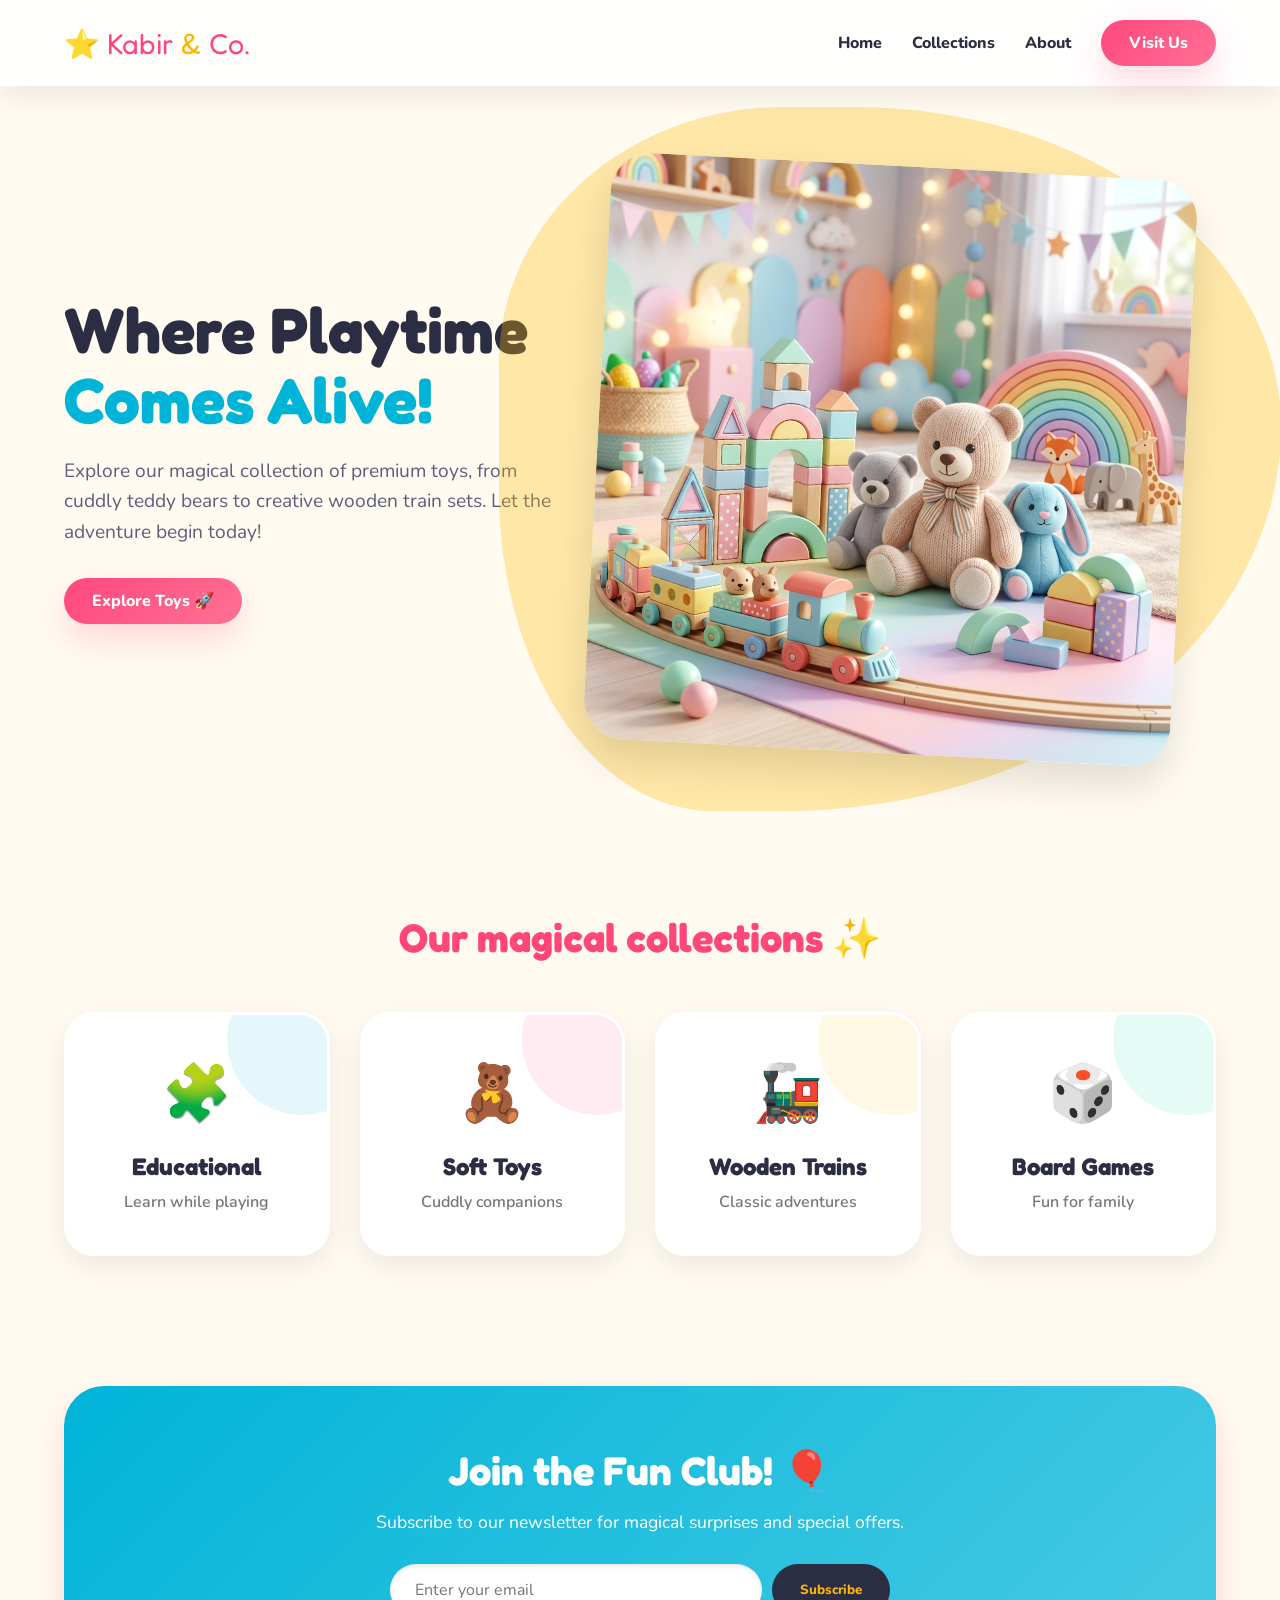
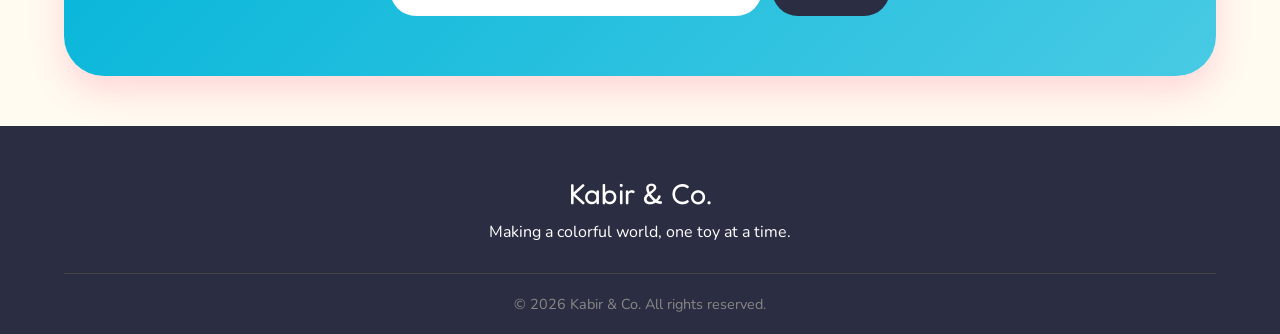
==== index.html @ e20902b4 "Initial colorful layout" ====
<!DOCTYPE html>
<html lang="en">
<head>
    <meta charset="UTF-8">
    <meta name="viewport" content="width=device-width, initial-scale=1.0">
    <title>Kabir & Co. | Magical Toy Shop</title>
    <!-- Fonts -->
    <link rel="preconnect" href="https://fonts.googleapis.com">
    <link rel="preconnect" href="https://fonts.gstatic.com" crossorigin>
    <link href="https://fonts.googleapis.com/css2?family=Fredoka+One&family=Nunito:wght@400;600;800&display=swap" rel="stylesheet">
    <!-- CSS -->
    <link rel="stylesheet" href="style.css">
    <meta name="description" content="Discover magical and colorful toys at Kabir & Co. Premium children's toys, teddy bears, and educational blocks.">
</head>
<body>

    <!-- Navigation -->
    <header class="navbar">
        <div class="logo">
            <span class="star">⭐</span> Kabir <span class="amp">&amp;</span> Co.
        </div>
        <nav>
            <ul class="nav-links">
                <li><a href="#home">Home</a></li>
                <li><a href="#collections">Collections</a></li>
                <li><a href="#about">About</a></li>
                <li><a href="#contact" class="btn-primary">Visit Us</a></li>
            </ul>
        </nav>
        <div class="hamburger">
            <span></span>
            <span></span>
            <span></span>
        </div>
    </header>

    <!-- Hero Section -->
    <section class="hero" id="home">
        <div class="hero-content">
            <h1>Where Playtime  <br> <span class="highlight">Comes Alive!</span></h1>
            <p>Explore our magical collection of premium toys, from cuddly teddy bears to creative wooden train sets. Let the adventure begin today!</p>
            <a href="#collections" class="btn-primary bounce">Explore Toys 🚀</a>
        </div>
        <div class="hero-image">
            <div class="blob-bg"></div>
            <img src="assets/hero-banner.png" alt="Colorful toy collection featuring teddy bears and building blocks">
        </div>
    </section>

    <!-- Categories Section -->
    <section class="collections" id="collections">
        <h2>Our magical collections ✨</h2>
        <div class="grid">
            <div class="category-card color-blue">
                <div class="emoji">🧩</div>
                <h3>Educational</h3>
                <p>Learn while playing</p>
                <div class="bubble"></div>
            </div>
            <div class="category-card color-pink">
                <div class="emoji">🧸</div>
                <h3>Soft Toys</h3>
                <p>Cuddly companions</p>
                <div class="bubble"></div>
            </div>
            <div class="category-card color-yellow">
                <div class="emoji">🚂</div>
                <h3>Wooden Trains</h3>
                <p>Classic adventures</p>
                <div class="bubble"></div>
            </div>
            <div class="category-card color-green">
                <div class="emoji">🎲</div>
                <h3>Board Games</h3>
                <p>Fun for family</p>
                <div class="bubble"></div>
            </div>
        </div>
    </section>

    <!-- Call to action -->
    <section class="cta" id="contact">
        <div class="cta-card">
            <h2>Join the Fun Club! 🎈</h2>
            <p>Subscribe to our newsletter for magical surprises and special offers.</p>
            <form id="subscribeForm" class="subscribe-form">
                <input type="email" id="email" placeholder="Enter your email" required>
                <button type="submit" class="btn-secondary">Subscribe</button>
            </form>
            <div id="formMessage" class="hidden-message">Yay! You're added to our magic list! 🎉</div>
        </div>
    </section>

    <!-- Footer -->
    <footer>
        <div class="footer-content">
            <div class="logo">Kabir & Co.</div>
            <p>Making a colorful world, one toy at a time.</p>
        </div>
        <p class="copyright">&copy; 2026 Kabir & Co. All rights reserved.</p>
    </footer>

    <!-- Scripts -->
    <script src="script.js"></script>
</body>
</html>
---- style.css ----
/* ====== VARIABLES & THEMES ====== */
:root {
    /* Playful Colors */
    --clr-bg: #fffbf0;
    --clr-primary: #ff477e; /* Pink-red */
    --clr-secondary: #00b4d8; /* Bright blue */
    --clr-accent: #ffb703; /* Cheerful yellow */
    --clr-green: #06d6a0; /* Mint green */
    --clr-text: #2b2d42;
    --clr-light: #ffffff;
    
    /* Gradients */
    --grad-primary: linear-gradient(135deg, #ff477e, #ff7096);
    --grad-secondary: linear-gradient(135deg, #00b4d8, #48cae4);
    
    /* Shadows */
    --shadow-soft: 0 10px 30px rgba(0, 0, 0, 0.08);
    --shadow-pop: 0 15px 35px rgba(255, 71, 126, 0.2);
    --shadow-hover: 0 20px 40px rgba(0, 0, 0, 0.12);
}

/* ====== RESET & BASE ====== */
* {
    margin: 0;
    padding: 0;
    box-sizing: border-box;
}

html {
    scroll-behavior: smooth;
}

body {
    font-family: 'Nunito', sans-serif;
    background-color: var(--clr-bg);
    color: var(--clr-text);
    overflow-x: hidden;
}

h1, h2, h3, h4 {
    font-family: 'Fredoka One', cursive;
    color: var(--clr-text);
}

a {
    text-decoration: none;
    color: inherit;
}

ul {
    list-style: none;
}

/* ====== BUTTONS ====== */
.btn-primary {
    background: var(--grad-primary);
    color: var(--clr-light);
    padding: 12px 28px;
    border-radius: 50px;
    font-weight: 800;
    box-shadow: var(--shadow-pop);
    transition: all 0.3s cubic-bezier(0.175, 0.885, 0.32, 1.275);
    display: inline-block;
    border: none;
    cursor: pointer;
}

.btn-primary:hover {
    transform: translateY(-5px) scale(1.05);
    box-shadow: 0 20px 45px rgba(255, 71, 126, 0.3);
}

.btn-secondary {
    background: var(--clr-text);
    color: var(--clr-accent);
    padding: 12px 28px;
    border-radius: 50px;
    font-weight: 800;
    transition: all 0.3s ease;
    border: none;
    cursor: pointer;
    font-family: 'Nunito', sans-serif;
}

.btn-secondary:hover {
    background: var(--clr-accent);
    color: var(--clr-text);
}

.bounce {
    animation: bounce 2s infinite ease-in-out;
}

@keyframes bounce {
    0%, 100% { transform: translateY(0); }
    50% { transform: translateY(-10px); }
}

/* ====== NAVBAR ====== */
.navbar {
    display: flex;
    justify-content: space-between;
    align-items: center;
    padding: 20px 5%;
    background: rgba(255, 255, 255, 0.9);
    backdrop-filter: blur(10px);
    position: sticky;
    top: 0;
    z-index: 1000;
    box-shadow: var(--shadow-soft);
}

.logo {
    font-family: 'Fredoka One', cursive;
    font-size: 1.8rem;
    color: var(--clr-primary);
}

.logo .amp {
    color: var(--clr-accent);
}

.logo .star {
    animation: spin 5s linear infinite;
    display: inline-block;
}

@keyframes spin {
    100% { transform: rotate(360deg); }
}

.nav-links {
    display: flex;
    gap: 30px;
    align-items: center;
}

.nav-links a {
    font-weight: 800;
    transition: color 0.3s;
}

.nav-links a:hover {
    color: var(--clr-primary);
}

.hamburger {
    display: none;
    cursor: pointer;
}

.hamburger span {
    display: block;
    width: 25px;
    height: 3px;
    background: var(--clr-text);
    margin: 5px;
    border-radius: 3px;
}

/* ====== HERO SECTION ====== */
.hero {
    display: flex;
    align-items: center;
    justify-content: space-between;
    padding: 80px 5%;
    min-height: 80vh;
    overflow: hidden;
    position: relative;
}

.hero-content {
    flex: 1;
    max-width: 500px;
}

.hero-content h1 {
    font-size: 4rem;
    line-height: 1.1;
    margin-bottom: 20px;
}

.highlight {
    color: var(--clr-secondary);
    position: relative;
}

.hero-content p {
    font-size: 1.2rem;
    margin-bottom: 30px;
    line-height: 1.6;
    color: #5d607a;
}

.hero-image {
    flex: 1;
    position: relative;
    display: flex;
    justify-content: center;
}

.hero-image img {
    max-width: 90%;
    border-radius: 40px;
    box-shadow: var(--shadow-hover);
    position: relative;
    z-index: 2;
    transform: rotate(3deg);
    transition: transform 0.4s ease;
}

.hero-image img:hover {
    transform: rotate(0deg) scale(1.02);
}

.blob-bg {
    position: absolute;
    width: 120%;
    height: 120%;
    top: -10%;
    right: -10%;
    background: var(--clr-accent);
    border-radius: 40% 60% 70% 30% / 40% 50% 60% 50%;
    z-index: 1;
    animation: morph 8s ease-in-out infinite;
    opacity: 0.3;
}

@keyframes morph {
    0%, 100% { border-radius: 40% 60% 70% 30% / 40% 50% 60% 50%; }
    34% { border-radius: 70% 30% 50% 50% / 30% 30% 70% 70%; }
    67% { border-radius: 100% 60% 60% 100% / 100% 100% 60% 60%; }
}

/* ====== COLLECTIONS ====== */
.collections {
    padding: 80px 5%;
    text-align: center;
}

.collections h2 {
    font-size: 2.5rem;
    margin-bottom: 50px;
    color: var(--clr-primary);
}

.grid {
    display: grid;
    grid-template-columns: repeat(auto-fit, minmax(250px, 1fr));
    gap: 30px;
}

.category-card {
    background: var(--clr-light);
    border-radius: 30px;
    padding: 40px 20px;
    box-shadow: var(--shadow-soft);
    position: relative;
    overflow: hidden;
    transition: all 0.4s ease;
    cursor: pointer;
    border: 3px solid transparent;
}

.category-card:hover {
    transform: translateY(-15px);
    box-shadow: var(--shadow-hover);
}

.color-blue:hover { border-color: var(--clr-secondary); }
.color-pink:hover { border-color: var(--clr-primary); }
.color-yellow:hover { border-color: var(--clr-accent); }
.color-green:hover { border-color: var(--clr-green); }

.emoji {
    font-size: 3.5rem;
    margin-bottom: 20px;
    position: relative;
    z-index: 2;
}

.category-card h3 {
    font-size: 1.5rem;
    margin-bottom: 10px;
    position: relative;
    z-index: 2;
}

.category-card p {
    color: #777;
    font-weight: 600;
    position: relative;
    z-index: 2;
}

.bubble {
    position: absolute;
    width: 150px;
    height: 150px;
    border-radius: 50%;
    top: -50px;
    right: -50px;
    opacity: 0.1;
    z-index: 1;
    transition: transform 0.4s ease;
}

.color-blue .bubble { background: var(--clr-secondary); }
.color-pink .bubble { background: var(--clr-primary); }
.color-yellow .bubble { background: var(--clr-accent); }
.color-green .bubble { background: var(--clr-green); }

.category-card:hover .bubble {
    transform: scale(3);
}

/* ====== CTA ====== */
.cta {
    padding: 50px 5%;
}

.cta-card {
    background: var(--grad-secondary);
    border-radius: 40px;
    padding: 60px 40px;
    text-align: center;
    color: var(--clr-light);
    box-shadow: var(--shadow-pop);
}

.cta-card h2 {
    color: var(--clr-light);
    font-size: 2.5rem;
    margin-bottom: 15px;
}

.cta-card p {
    font-size: 1.1rem;
    margin-bottom: 30px;
}

.subscribe-form {
    display: flex;
    justify-content: center;
    gap: 10px;
    max-width: 500px;
    margin: 0 auto;
}

.subscribe-form input {
    flex: 1;
    padding: 15px 25px;
    border-radius: 50px;
    border: none;
    font-size: 1rem;
    font-family: 'Nunito', sans-serif;
    outline: none;
    box-shadow: inset 0 2px 5px rgba(0,0,0,0.1);
}

.hidden-message {
    display: none;
    margin-top: 20px;
    font-weight: 800;
    color: var(--clr-accent);
    animation: popIn 0.5s ease forwards;
}

@keyframes popIn {
    0% { transform: scale(0.8); opacity: 0; }
    100% { transform: scale(1); opacity: 1; }
}

/* ====== FOOTER ====== */
footer {
    background: var(--clr-text);
    color: var(--clr-light);
    padding: 50px 5% 20px;
    text-align: center;
}

.footer-content {
    margin-bottom: 30px;
}

.footer-content .logo {
    color: var(--clr-light);
    margin-bottom: 10px;
}

.copyright {
    color: #888;
    font-size: 0.9rem;
    border-top: 1px solid #444;
    padding-top: 20px;
}

/* ====== RESPONSIVE ====== */
@media (max-width: 768px) {
    .nav-links {
        display: none;
    }
    .hamburger {
        display: block;
    }
    .hero {
        flex-direction: column;
        text-align: center;
        padding-top: 40px;
    }
    .hero-content h1 {
        font-size: 3rem;
    }
    .hero-content {
        margin-bottom: 40px;
    }
    .subscribe-form {
        flex-direction: column;
    }
}
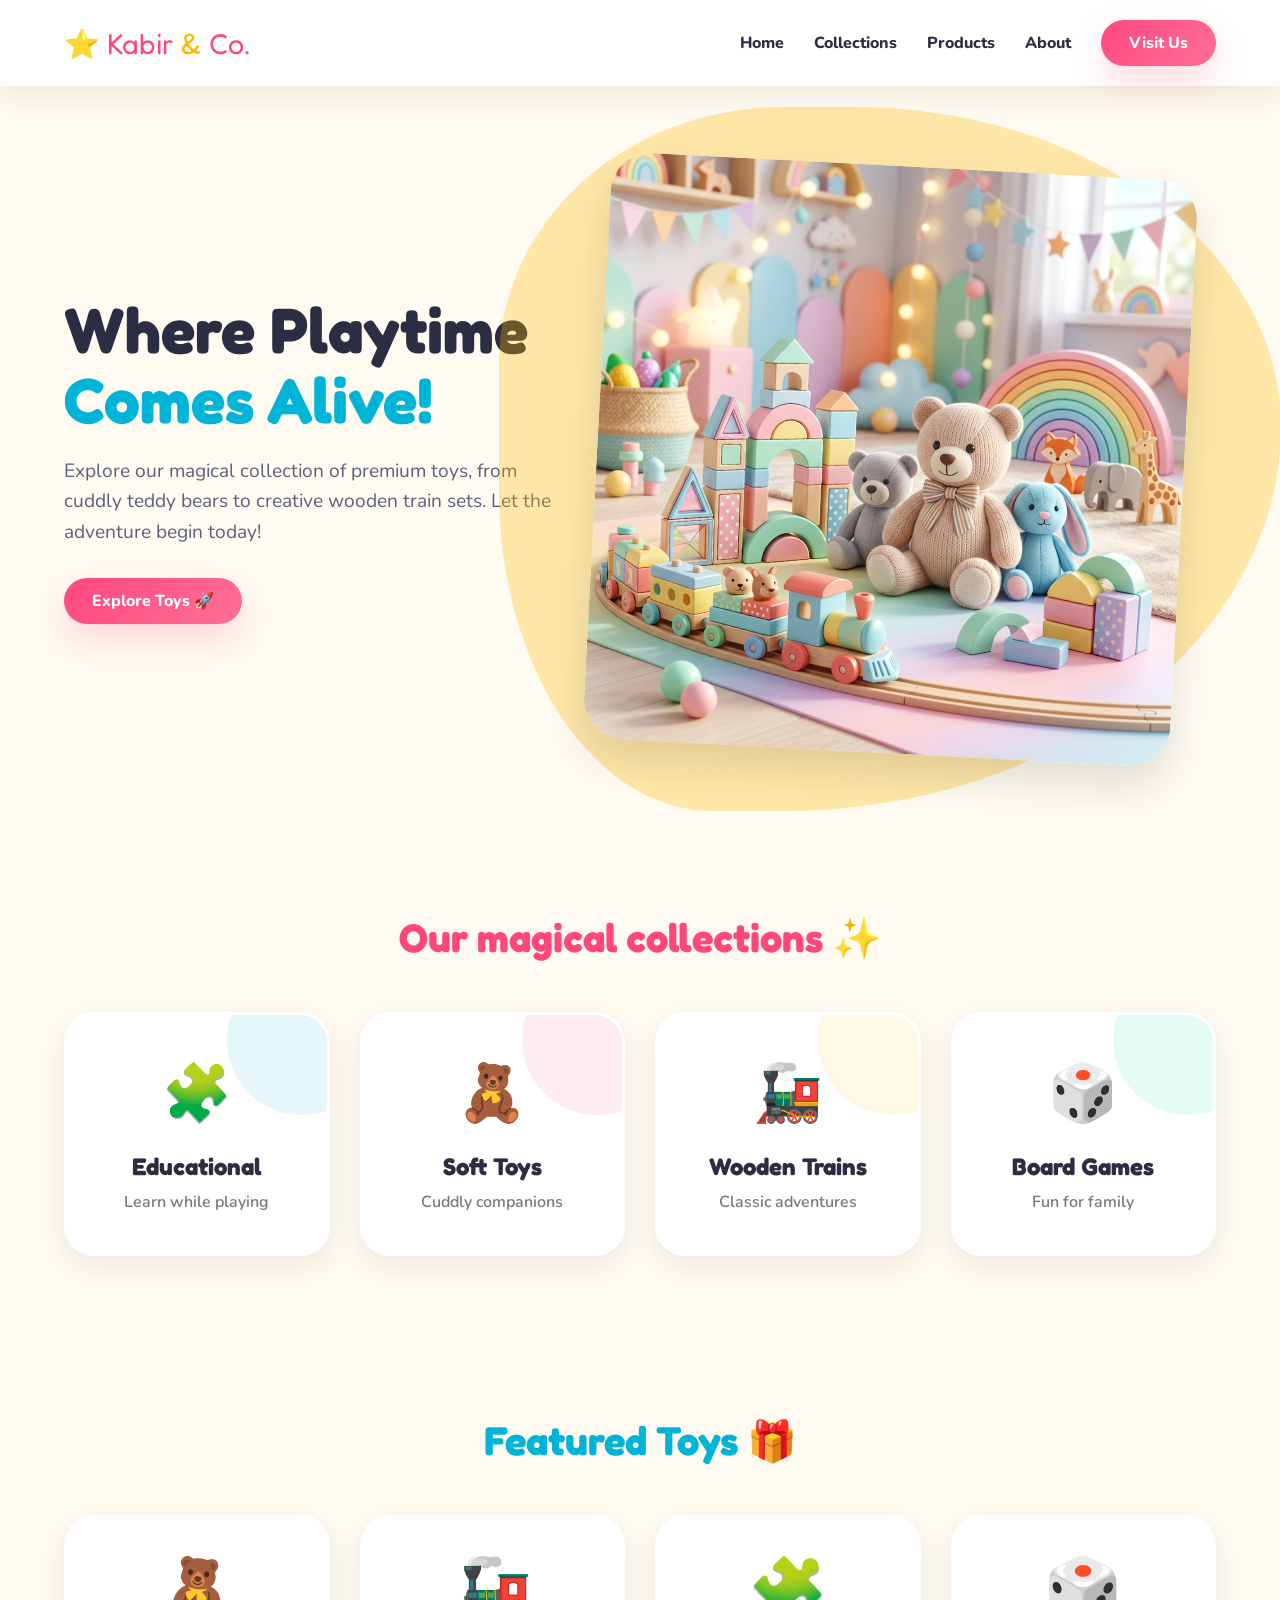
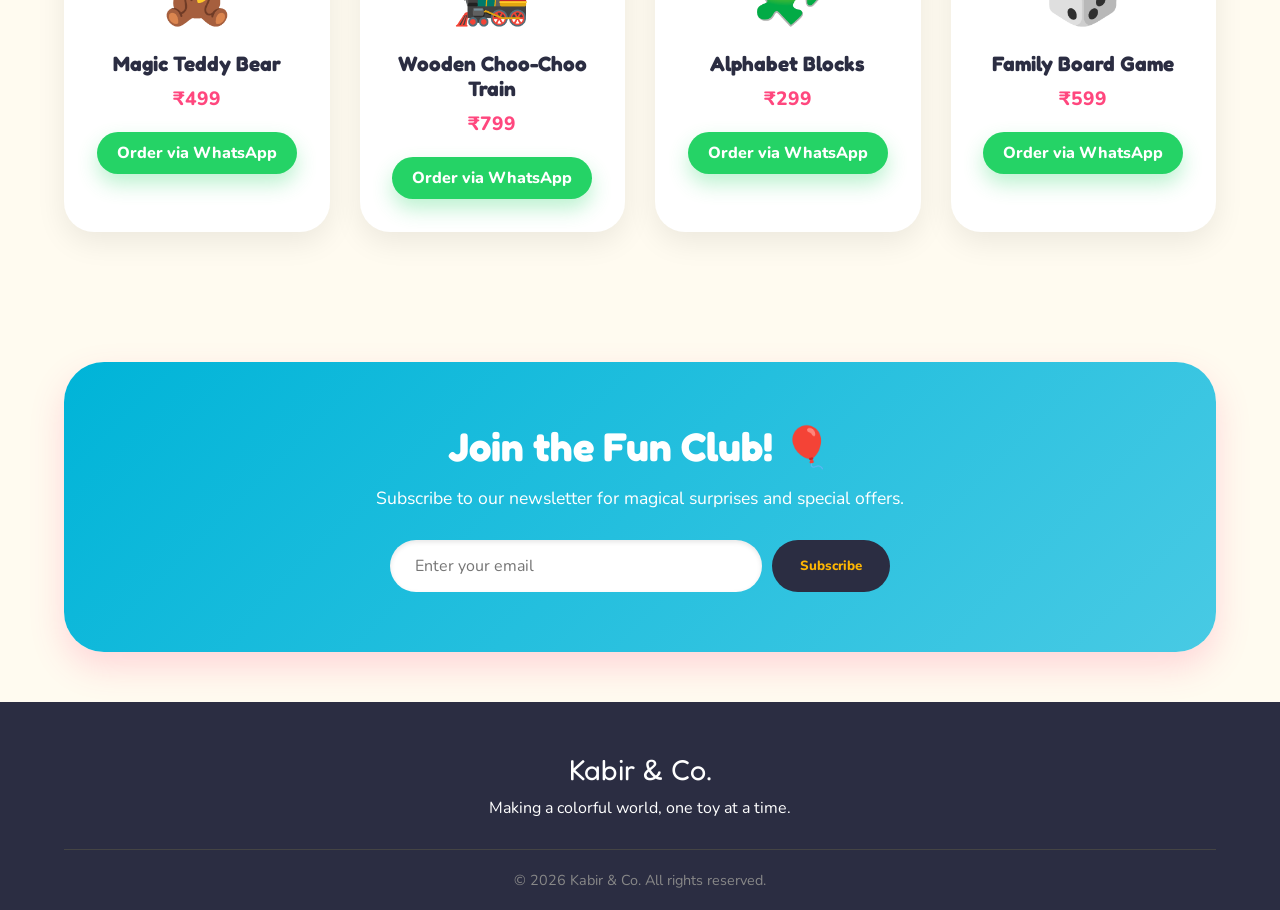
==== commit 960c0cb6: "new changes" ====
--- a/index.html
+++ b/index.html
@@ -23,6 +23,7 @@
             <ul class="nav-links">
                 <li><a href="#home">Home</a></li>
                 <li><a href="#collections">Collections</a></li>
+                <li><a href="#products">Products</a></li>
                 <li><a href="#about">About</a></li>
                 <li><a href="#contact" class="btn-primary">Visit Us</a></li>
             </ul>
@@ -78,6 +79,37 @@
         </div>
     </section>
 
+    <!-- Products Section -->
+    <section class="products" id="products">
+        <h2>Featured Toys 🎁</h2>
+        <div class="grid">
+            <div class="product-card">
+                <div class="product-image">🧸</div>
+                <h3>Magic Teddy Bear</h3>
+                <p class="price">₹499</p>
+                <button class="btn-whatsapp" data-product="Magic Teddy Bear" data-price="499">Order via WhatsApp</button>
+            </div>
+            <div class="product-card">
+                <div class="product-image">🚂</div>
+                <h3>Wooden Choo-Choo Train</h3>
+                <p class="price">₹799</p>
+                <button class="btn-whatsapp" data-product="Wooden Choo-Choo Train" data-price="799">Order via WhatsApp</button>
+            </div>
+            <div class="product-card">
+                <div class="product-image">🧩</div>
+                <h3>Alphabet Blocks</h3>
+                <p class="price">₹299</p>
+                <button class="btn-whatsapp" data-product="Alphabet Blocks" data-price="299">Order via WhatsApp</button>
+            </div>
+            <div class="product-card">
+                <div class="product-image">🎲</div>
+                <h3>Family Board Game</h3>
+                <p class="price">₹599</p>
+                <button class="btn-whatsapp" data-product="Family Board Game" data-price="599">Order via WhatsApp</button>
+            </div>
+        </div>
+    </section>
+
     <!-- Call to action -->
     <section class="cta" id="contact">
         <div class="cta-card">
--- a/style.css
+++ b/style.css
@@ -314,6 +314,74 @@
     transform: scale(3);
 }
 
+/* ====== PRODUCTS ====== */
+.products {
+    padding: 80px 5%;
+    text-align: center;
+    background: var(--clr-bg);
+}
+
+.products h2 {
+    font-size: 2.5rem;
+    margin-bottom: 50px;
+    color: var(--clr-secondary);
+}
+
+.product-card {
+    background: var(--clr-light);
+    border-radius: 30px;
+    padding: 30px 20px;
+    box-shadow: var(--shadow-soft);
+    position: relative;
+    overflow: hidden;
+    transition: all 0.4s ease;
+    border: 3px solid transparent;
+}
+
+.product-card:hover {
+    transform: translateY(-10px);
+    box-shadow: var(--shadow-hover);
+    border-color: var(--clr-green);
+}
+
+.product-image {
+    font-size: 4rem;
+    margin-bottom: 15px;
+}
+
+.product-card h3 {
+    font-size: 1.3rem;
+    margin-bottom: 10px;
+}
+
+.price {
+    font-size: 1.2rem;
+    font-weight: 800;
+    color: var(--clr-primary);
+    margin-bottom: 20px;
+}
+
+.btn-whatsapp {
+    background: #25D366;
+    color: var(--clr-light);
+    padding: 10px 20px;
+    border-radius: 50px;
+    font-weight: 800;
+    box-shadow: 0 10px 20px rgba(37, 211, 102, 0.3);
+    transition: all 0.3s ease;
+    display: inline-block;
+    border: none;
+    cursor: pointer;
+    font-family: 'Nunito', sans-serif;
+    font-size: 1rem;
+}
+
+.btn-whatsapp:hover {
+    transform: translateY(-3px) scale(1.05);
+    box-shadow: 0 15px 30px rgba(37, 211, 102, 0.4);
+    background: #20b858;
+}
+
 /* ====== CTA ====== */
 .cta {
     padding: 50px 5%;
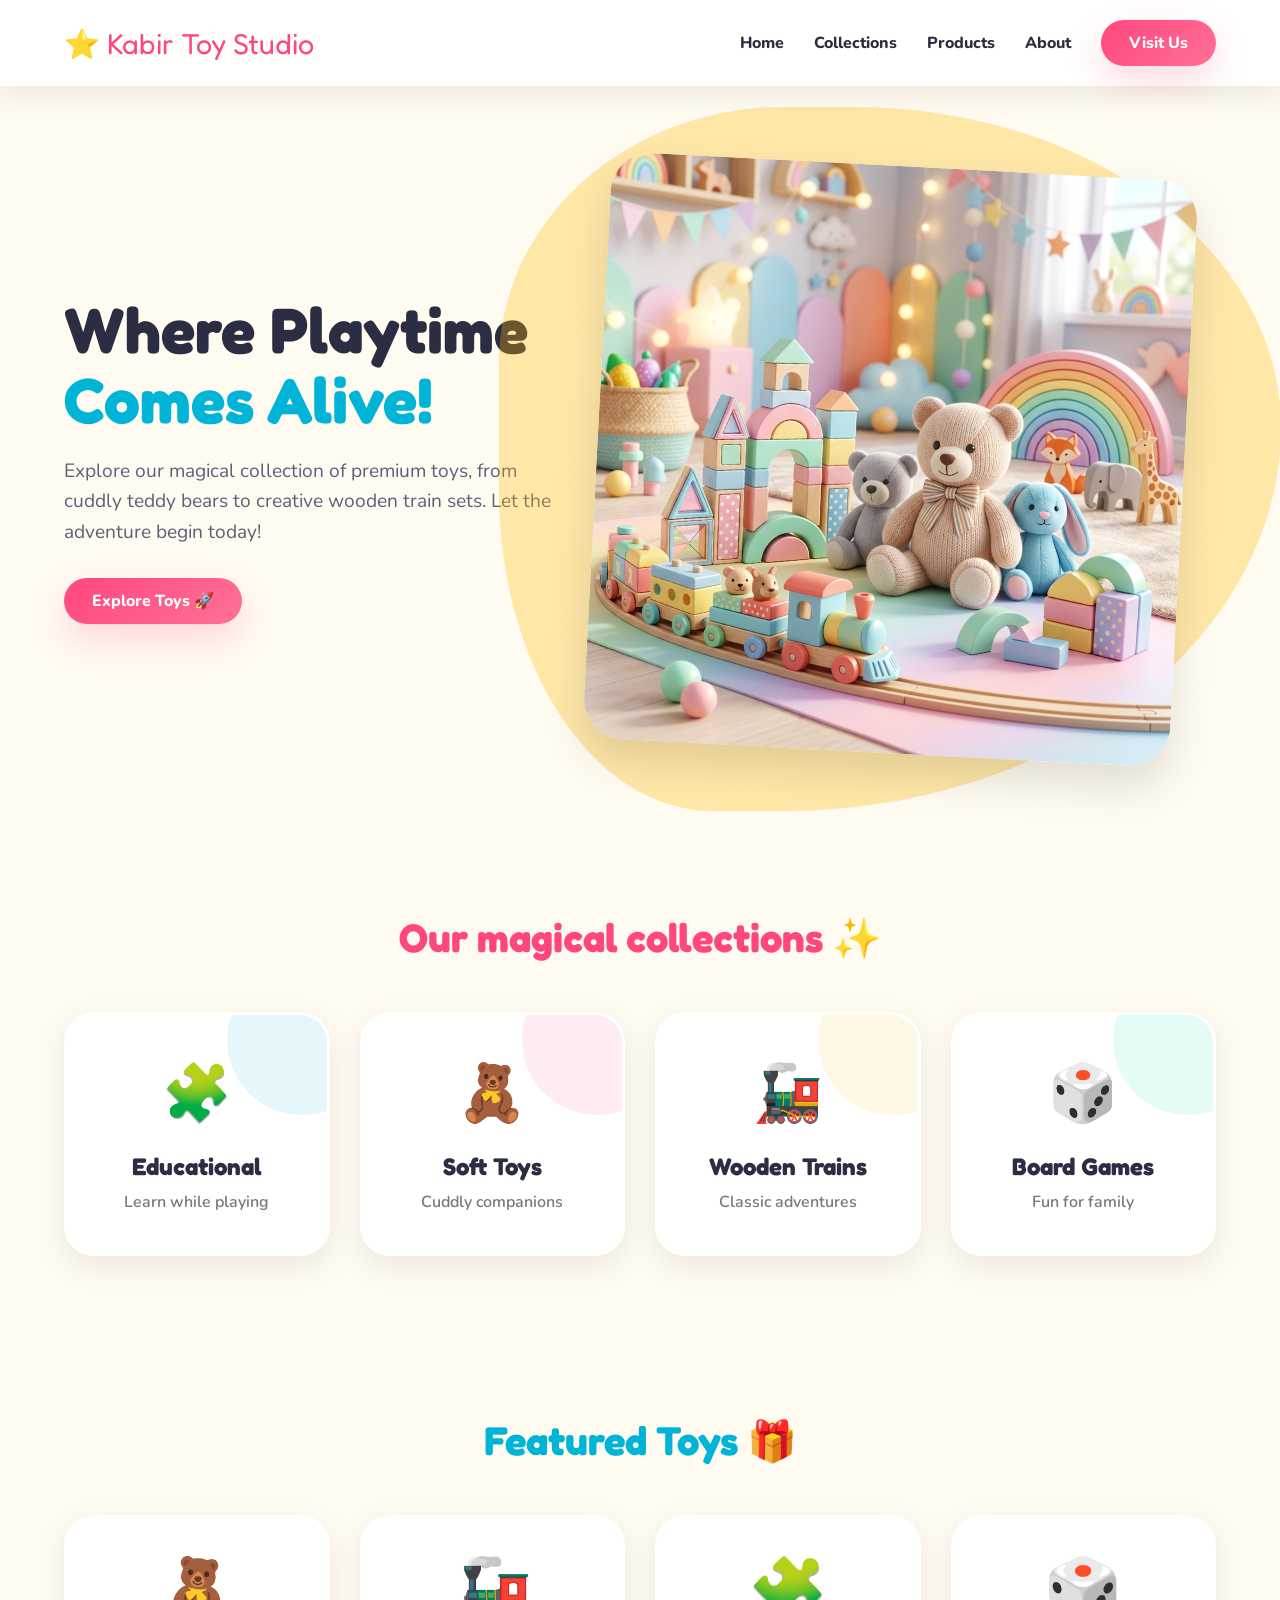
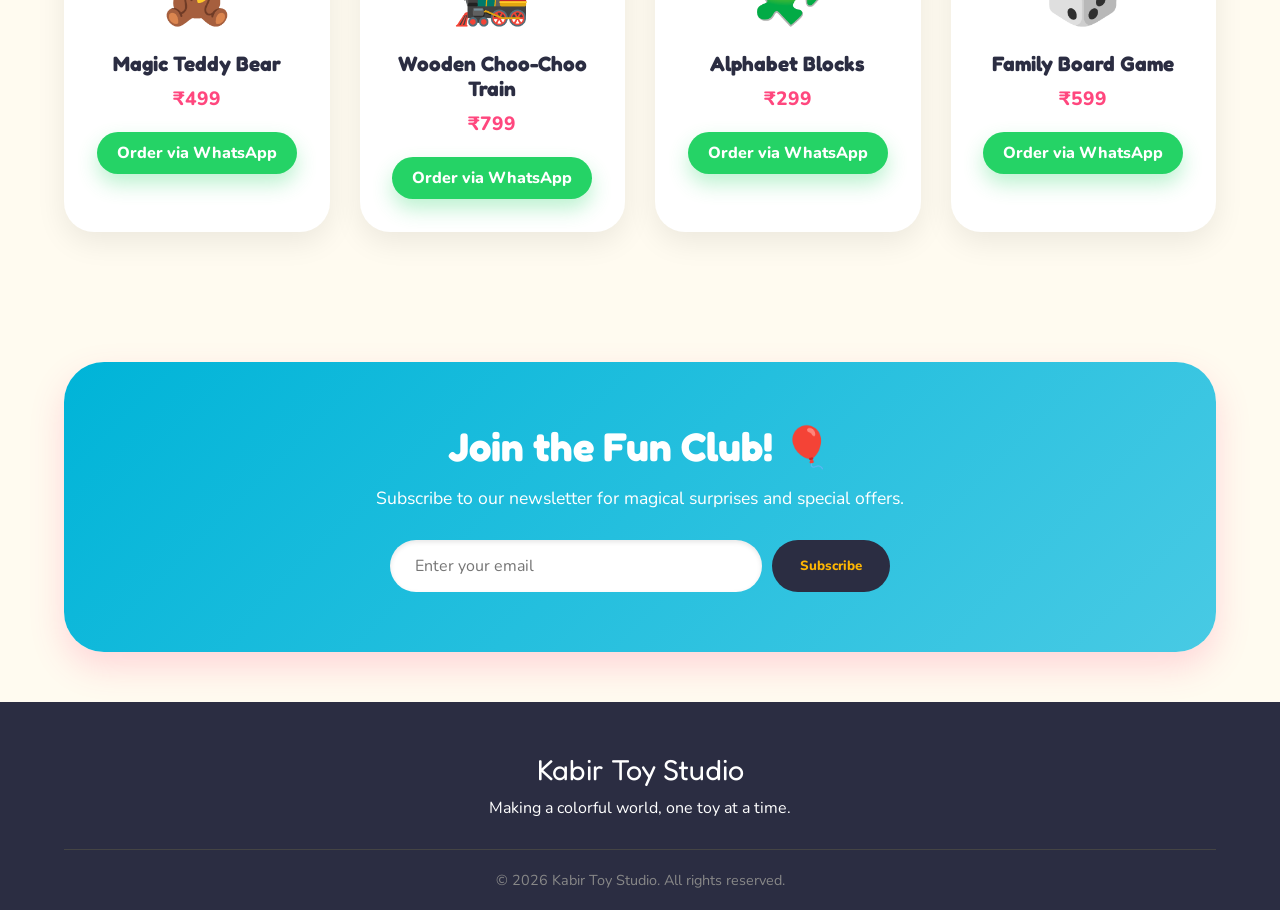
==== commit adfe2f8c: "new changes" ====
--- a/index.html
+++ b/index.html
@@ -3,21 +3,21 @@
 <head>
     <meta charset="UTF-8">
     <meta name="viewport" content="width=device-width, initial-scale=1.0">
-    <title>Kabir & Co. | Magical Toy Shop</title>
+    <title>Kabir Toy Studio | Magical Toy Shop</title>
     <!-- Fonts -->
     <link rel="preconnect" href="https://fonts.googleapis.com">
     <link rel="preconnect" href="https://fonts.gstatic.com" crossorigin>
     <link href="https://fonts.googleapis.com/css2?family=Fredoka+One&family=Nunito:wght@400;600;800&display=swap" rel="stylesheet">
     <!-- CSS -->
     <link rel="stylesheet" href="style.css">
-    <meta name="description" content="Discover magical and colorful toys at Kabir & Co. Premium children's toys, teddy bears, and educational blocks.">
+    <meta name="description" content="Discover magical and colorful toys at Kabir Toy Studio. Premium children's toys, teddy bears, and educational blocks.">
 </head>
 <body>
 
     <!-- Navigation -->
     <header class="navbar">
         <div class="logo">
-            <span class="star">⭐</span> Kabir <span class="amp">&amp;</span> Co.
+            <span class="star">⭐</span> Kabir Toy Studio
         </div>
         <nav>
             <ul class="nav-links">
@@ -126,10 +126,10 @@
     <!-- Footer -->
     <footer>
         <div class="footer-content">
-            <div class="logo">Kabir & Co.</div>
+            <div class="logo">Kabir Toy Studio</div>
             <p>Making a colorful world, one toy at a time.</p>
         </div>
-        <p class="copyright">&copy; 2026 Kabir & Co. All rights reserved.</p>
+        <p class="copyright">&copy; 2026 Kabir Toy Studio. All rights reserved.</p>
     </footer>
 
     <!-- Scripts -->
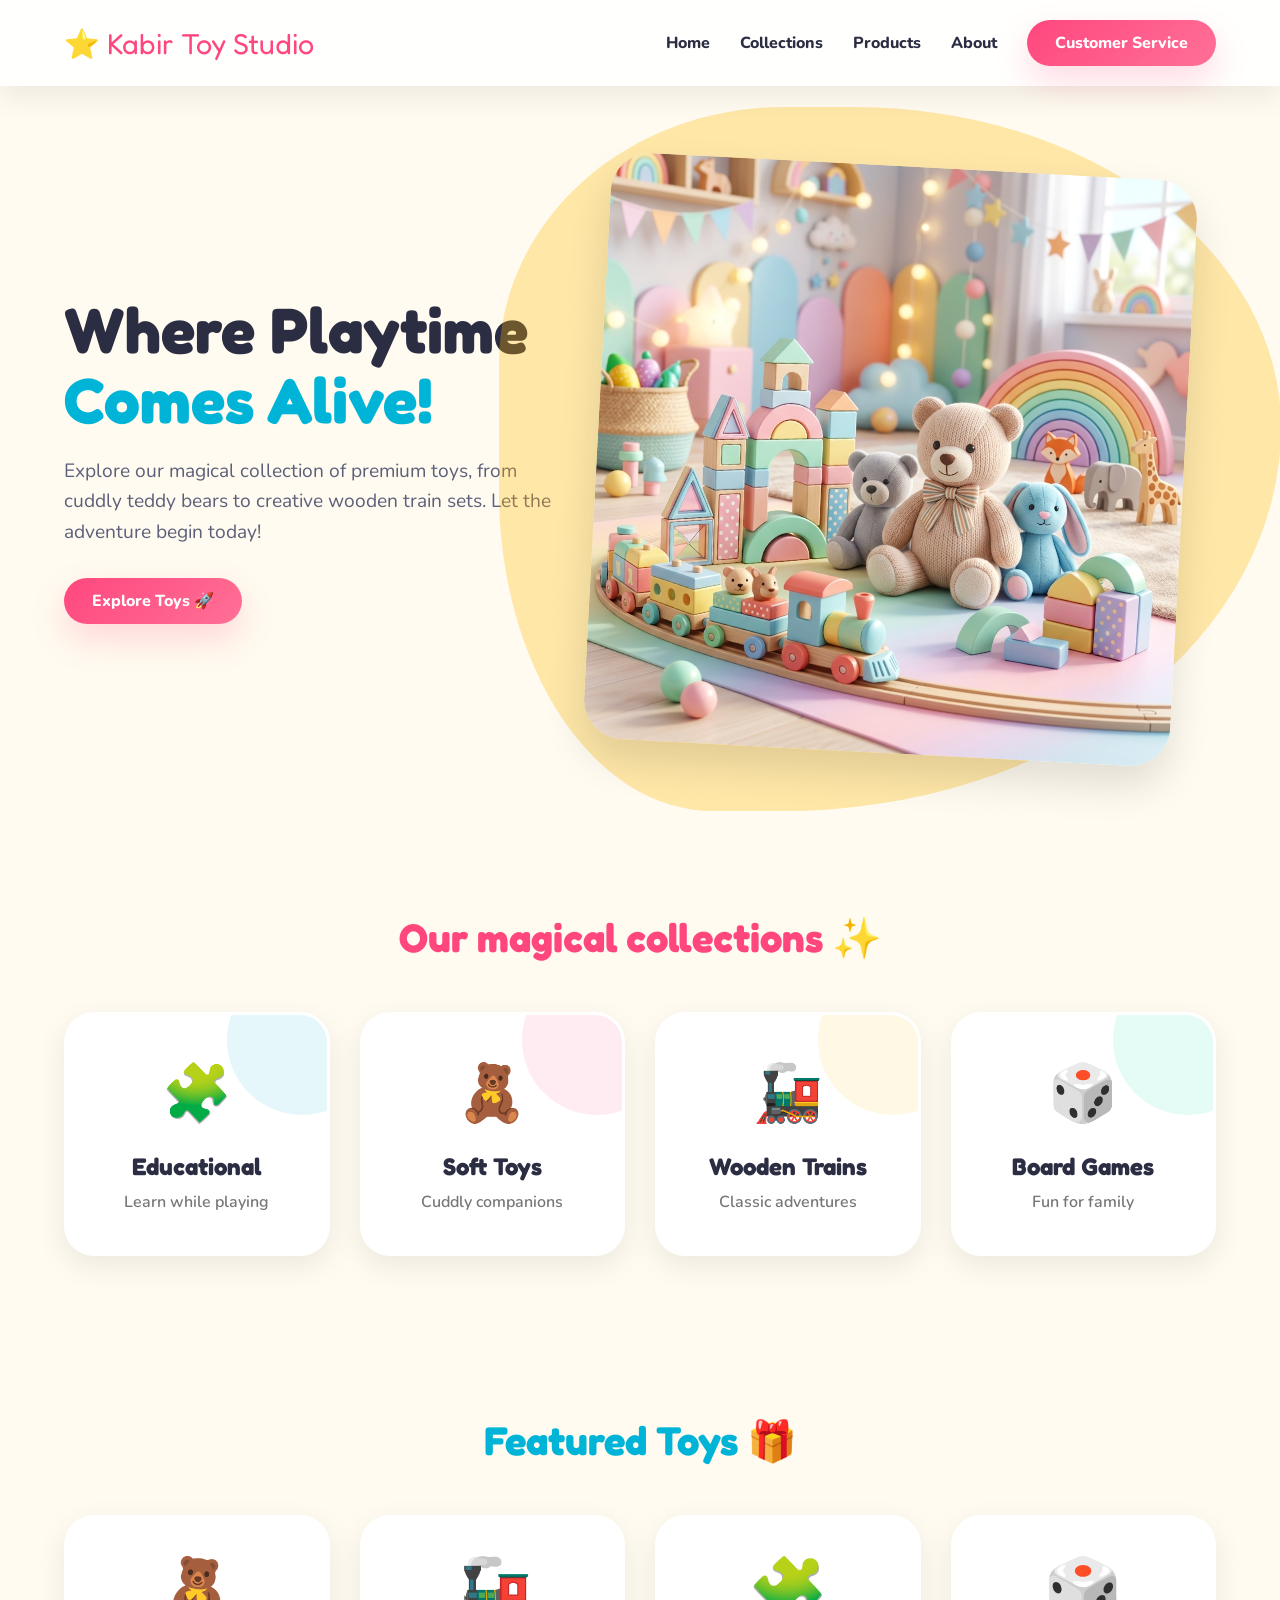
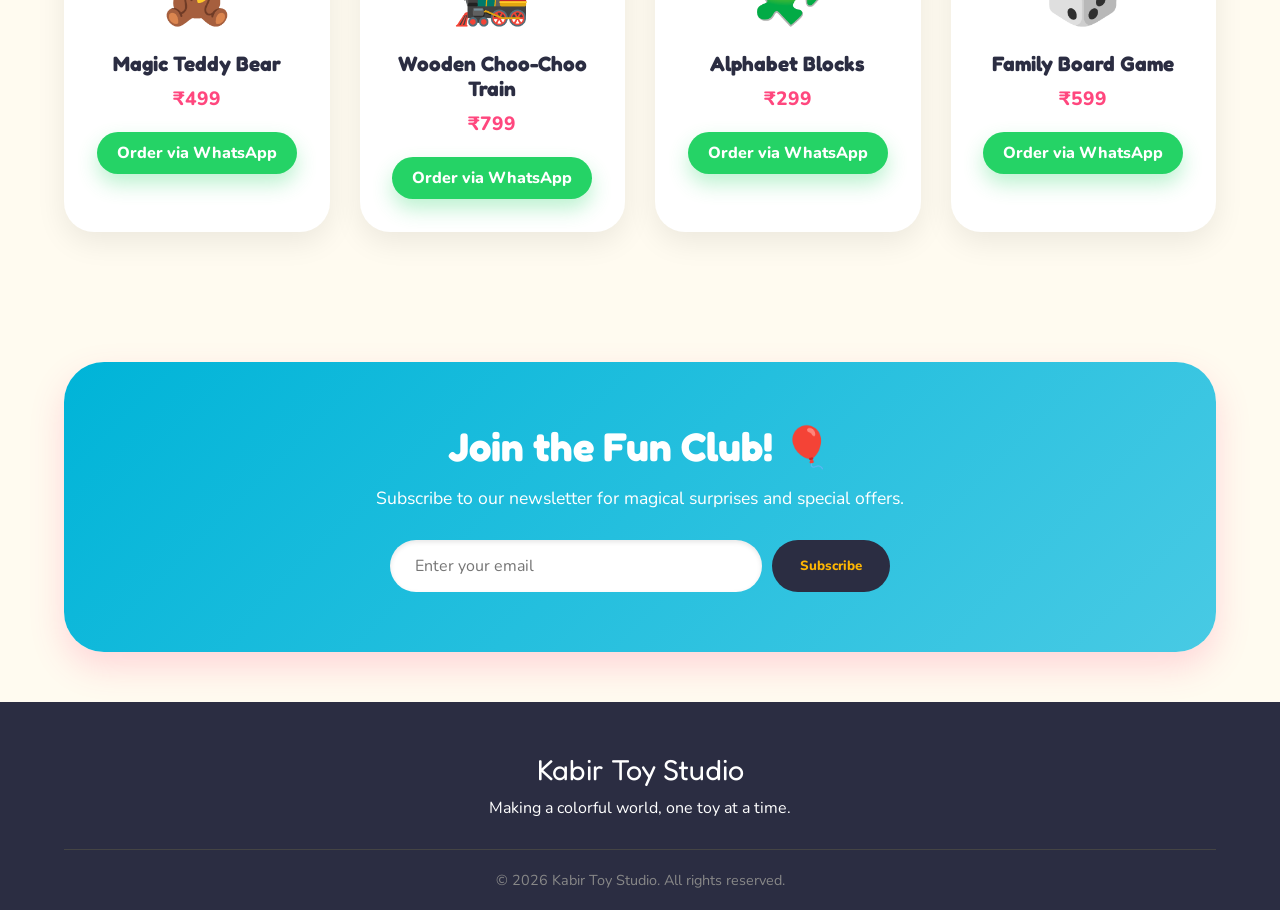
==== commit 3390be8a: "contact" ====
--- a/index.html
+++ b/index.html
@@ -1,5 +1,6 @@
 <!DOCTYPE html>
 <html lang="en">
+
 <head>
     <meta charset="UTF-8">
     <meta name="viewport" content="width=device-width, initial-scale=1.0">
@@ -7,11 +8,14 @@
     <!-- Fonts -->
     <link rel="preconnect" href="https://fonts.googleapis.com">
     <link rel="preconnect" href="https://fonts.gstatic.com" crossorigin>
-    <link href="https://fonts.googleapis.com/css2?family=Fredoka+One&family=Nunito:wght@400;600;800&display=swap" rel="stylesheet">
+    <link href="https://fonts.googleapis.com/css2?family=Fredoka+One&family=Nunito:wght@400;600;800&display=swap"
+        rel="stylesheet">
     <!-- CSS -->
     <link rel="stylesheet" href="style.css">
-    <meta name="description" content="Discover magical and colorful toys at Kabir Toy Studio. Premium children's toys, teddy bears, and educational blocks.">
+    <meta name="description"
+        content="Discover magical and colorful toys at Kabir Toy Studio. Premium children's toys, teddy bears, and educational blocks.">
 </head>
+
 <body>
 
     <!-- Navigation -->
@@ -25,7 +29,7 @@
                 <li><a href="#collections">Collections</a></li>
                 <li><a href="#products">Products</a></li>
                 <li><a href="#about">About</a></li>
-                <li><a href="#contact" class="btn-primary">Visit Us</a></li>
+                <li><a href="contact.html" class="btn-primary">Customer Service</a></li>
             </ul>
         </nav>
         <div class="hamburger">
@@ -38,8 +42,9 @@
     <!-- Hero Section -->
     <section class="hero" id="home">
         <div class="hero-content">
-            <h1>Where Playtime  <br> <span class="highlight">Comes Alive!</span></h1>
-            <p>Explore our magical collection of premium toys, from cuddly teddy bears to creative wooden train sets. Let the adventure begin today!</p>
+            <h1>Where Playtime <br> <span class="highlight">Comes Alive!</span></h1>
+            <p>Explore our magical collection of premium toys, from cuddly teddy bears to creative wooden train sets.
+                Let the adventure begin today!</p>
             <a href="#collections" class="btn-primary bounce">Explore Toys 🚀</a>
         </div>
         <div class="hero-image">
@@ -87,13 +92,15 @@
                 <div class="product-image">🧸</div>
                 <h3>Magic Teddy Bear</h3>
                 <p class="price">₹499</p>
-                <button class="btn-whatsapp" data-product="Magic Teddy Bear" data-price="499">Order via WhatsApp</button>
+                <button class="btn-whatsapp" data-product="Magic Teddy Bear" data-price="499">Order via
+                    WhatsApp</button>
             </div>
             <div class="product-card">
                 <div class="product-image">🚂</div>
                 <h3>Wooden Choo-Choo Train</h3>
                 <p class="price">₹799</p>
-                <button class="btn-whatsapp" data-product="Wooden Choo-Choo Train" data-price="799">Order via WhatsApp</button>
+                <button class="btn-whatsapp" data-product="Wooden Choo-Choo Train" data-price="799">Order via
+                    WhatsApp</button>
             </div>
             <div class="product-card">
                 <div class="product-image">🧩</div>
@@ -105,7 +112,8 @@
                 <div class="product-image">🎲</div>
                 <h3>Family Board Game</h3>
                 <p class="price">₹599</p>
-                <button class="btn-whatsapp" data-product="Family Board Game" data-price="599">Order via WhatsApp</button>
+                <button class="btn-whatsapp" data-product="Family Board Game" data-price="599">Order via
+                    WhatsApp</button>
             </div>
         </div>
     </section>
@@ -132,7 +140,16 @@
         <p class="copyright">&copy; 2026 Kabir Toy Studio. All rights reserved.</p>
     </footer>
 
+    <!-- Floating Email Button -->
+    <a href="mailto:busyharpreet24@gmail.com" class="floating-email">
+        <span class="email-icon">
+            <svg xmlns="http://www.w3.org/2000/svg" width="24" height="24" viewBox="0 0 24 24" fill="none" stroke="currentColor" stroke-width="2.5" stroke-linecap="round" stroke-linejoin="round"><path d="M4 4h16c1.1 0 2 .9 2 2v12c0 1.1-.9 2-2 2H4c-1.1 0-2-.9-2-2V6c0-1.1.9-2 2-2z"></path><polyline points="22,6 12,13 2,6"></polyline></svg>
+        </span>
+        <span class="email-text">Email Us</span>
+    </a>
+
     <!-- Scripts -->
     <script src="script.js"></script>
 </body>
-</html>
+
+</html>
--- a/style.css
+++ b/style.css
@@ -463,10 +463,213 @@
     padding-top: 20px;
 }
 
+/* ====== FLOATING EMAIL ====== */
+.floating-email {
+    position: fixed;
+    bottom: 30px;
+    right: 30px;
+    background: var(--clr-accent);
+    color: var(--clr-light);
+    padding: 15px;
+    border-radius: 50px;
+    display: flex;
+    align-items: center;
+    gap: 10px;
+    box-shadow: 0 6px 0px #004b80;
+    z-index: 1000;
+    transition: all 0.3s cubic-bezier(0.175, 0.885, 0.32, 1.275);
+    border: 3px solid var(--clr-text);
+    text-decoration: none;
+    overflow: hidden;
+    opacity: 0;
+    pointer-events: none;
+    transform: translateX(100%);
+}
+
+.floating-email.visible {
+    opacity: 1;
+    pointer-events: auto;
+    transform: translateX(0);
+}
+
+.floating-email:hover {
+    transform: translateY(-5px);
+    box-shadow: 0 11px 0px #004b80;
+}
+
+.floating-email:active {
+    transform: translateY(4px);
+    box-shadow: 0 0px 0px #004b80;
+}
+
+.email-icon {
+    display: flex;
+    align-items: center;
+    justify-content: center;
+}
+
+.email-text {
+    font-family: 'Fredoka One', cursive;
+    font-size: 1.2rem;
+    white-space: nowrap;
+    max-width: 0;
+    opacity: 0;
+    transition: all 0.3s ease;
+}
+
+.floating-email:hover .email-text {
+    max-width: 200px;
+    opacity: 1;
+    margin-right: 10px;
+}
+
+/* ====== CUSTOMER SERVICE PAGE ====== */
+.service-hero {
+    background: var(--clr-primary);
+    padding: 60px 5%;
+    text-align: center;
+    border-bottom: 4px solid var(--clr-text);
+}
+
+.service-hero-content h1 {
+    font-size: 3rem;
+    margin-bottom: 30px;
+    color: var(--clr-text);
+}
+
+.search-bar {
+    display: flex;
+    max-width: 600px;
+    margin: 0 auto;
+    border: 4px solid var(--clr-text);
+    border-radius: 4px;
+    overflow: hidden;
+    box-shadow: 0 6px 0px #d4ab00;
+}
+
+.search-bar input {
+    flex: 1;
+    padding: 15px 25px;
+    border: none;
+    font-size: 1.2rem;
+    font-family: 'Nunito', sans-serif;
+    outline: none;
+}
+
+.btn-search {
+    background: var(--clr-accent);
+    color: var(--clr-light);
+    border: none;
+    padding: 0 30px;
+    font-weight: 800;
+    font-size: 1.2rem;
+    cursor: pointer;
+    font-family: 'Fredoka One', cursive;
+    transition: background 0.2s ease;
+    border-left: 4px solid var(--clr-text);
+}
+
+.btn-search:hover {
+    background: #00538c;
+}
+
+.service-topics {
+    padding: 80px 5%;
+    text-align: center;
+}
+
+.service-topics h2 {
+    font-size: 2.5rem;
+    margin-bottom: 50px;
+}
+
+.service-card {
+    background: var(--clr-light);
+    border-radius: 4px;
+    padding: 40px 20px;
+    box-shadow: 0 6px 0px rgba(0,0,0,0.1);
+    border: 2px solid #e0e0e0;
+    transition: all 0.2s ease;
+    cursor: pointer;
+    text-align: center;
+}
+
+.service-card:hover {
+    transform: translateY(-5px);
+    box-shadow: 0 11px 0px rgba(0,0,0,0.15);
+    border-color: var(--clr-secondary);
+}
+
+.service-icon {
+    font-size: 3.5rem;
+    margin-bottom: 20px;
+}
+
+.service-card h3 {
+    font-size: 1.5rem;
+    margin-bottom: 15px;
+}
+
+.contact-methods {
+    padding: 60px 5% 80px;
+    background: #e8f5fb; /* Light blue */
+    text-align: center;
+    border-top: 4px solid var(--clr-text);
+}
+
+.contact-methods h2 {
+    font-size: 2.5rem;
+    margin-bottom: 40px;
+}
+
+.contact-options-wrapper {
+    display: flex;
+    justify-content: center;
+    gap: 40px;
+    flex-wrap: wrap;
+}
+
+.contact-box {
+    background: var(--clr-light);
+    border: 4px solid var(--clr-text);
+    border-radius: 4px;
+    padding: 40px;
+    max-width: 350px;
+    flex: 1;
+    min-width: 280px;
+    box-shadow: 6px 6px 0px var(--clr-accent);
+}
+
+.contact-box .contact-icon {
+    font-size: 3rem;
+    margin-bottom: 20px;
+}
+
+.contact-box h3 {
+    font-size: 1.8rem;
+    margin-bottom: 10px;
+}
+
+.contact-box p {
+    margin-bottom: 30px;
+    color: #555;
+}
+
 /* ====== RESPONSIVE ====== */
 @media (max-width: 768px) {
     .nav-links {
         display: none;
+        flex-direction: column;
+        position: absolute;
+        top: 100%;
+        left: 0;
+        width: 100%;
+        background: rgba(255, 255, 255, 0.95);
+        padding: 20px 0;
+        box-shadow: 0 10px 20px rgba(0,0,0,0.1);
+    }
+    .nav-links.active {
+        display: flex;
     }
     .hamburger {
         display: block;
@@ -485,4 +688,30 @@
     .subscribe-form {
         flex-direction: column;
     }
-}
+    .floating-email .email-text {
+        max-width: 200px;
+        opacity: 1;
+        margin-right: 10px;
+        font-size: 1rem;
+    }
+    .floating-email {
+        bottom: 20px;
+        right: 20px;
+        padding: 12px;
+    }
+    .search-bar {
+        flex-direction: column;
+        border: none;
+        box-shadow: none;
+        gap: 10px;
+    }
+    .search-bar input, .btn-search {
+        border: 4px solid var(--clr-text);
+        border-radius: 4px;
+        padding: 15px;
+    }
+    .contact-options-wrapper {
+        flex-direction: column;
+        align-items: center;
+    }
+}
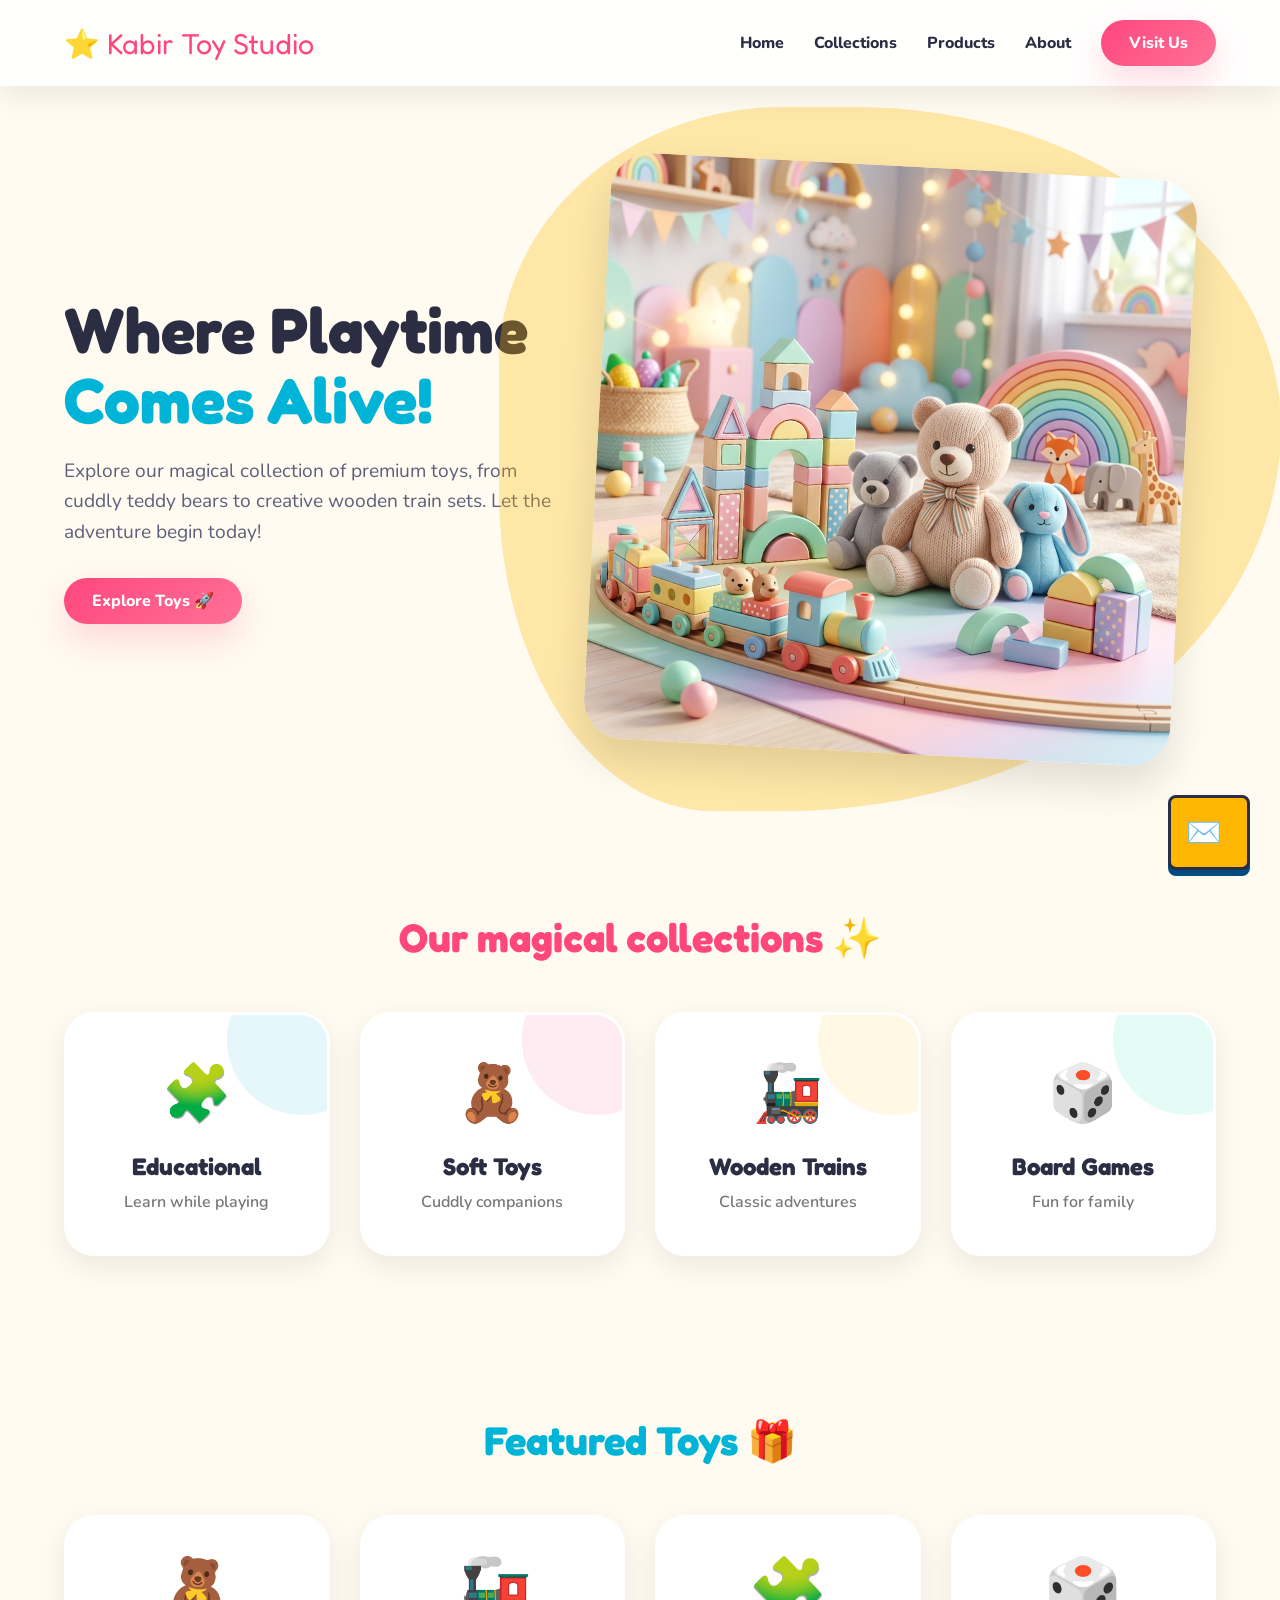
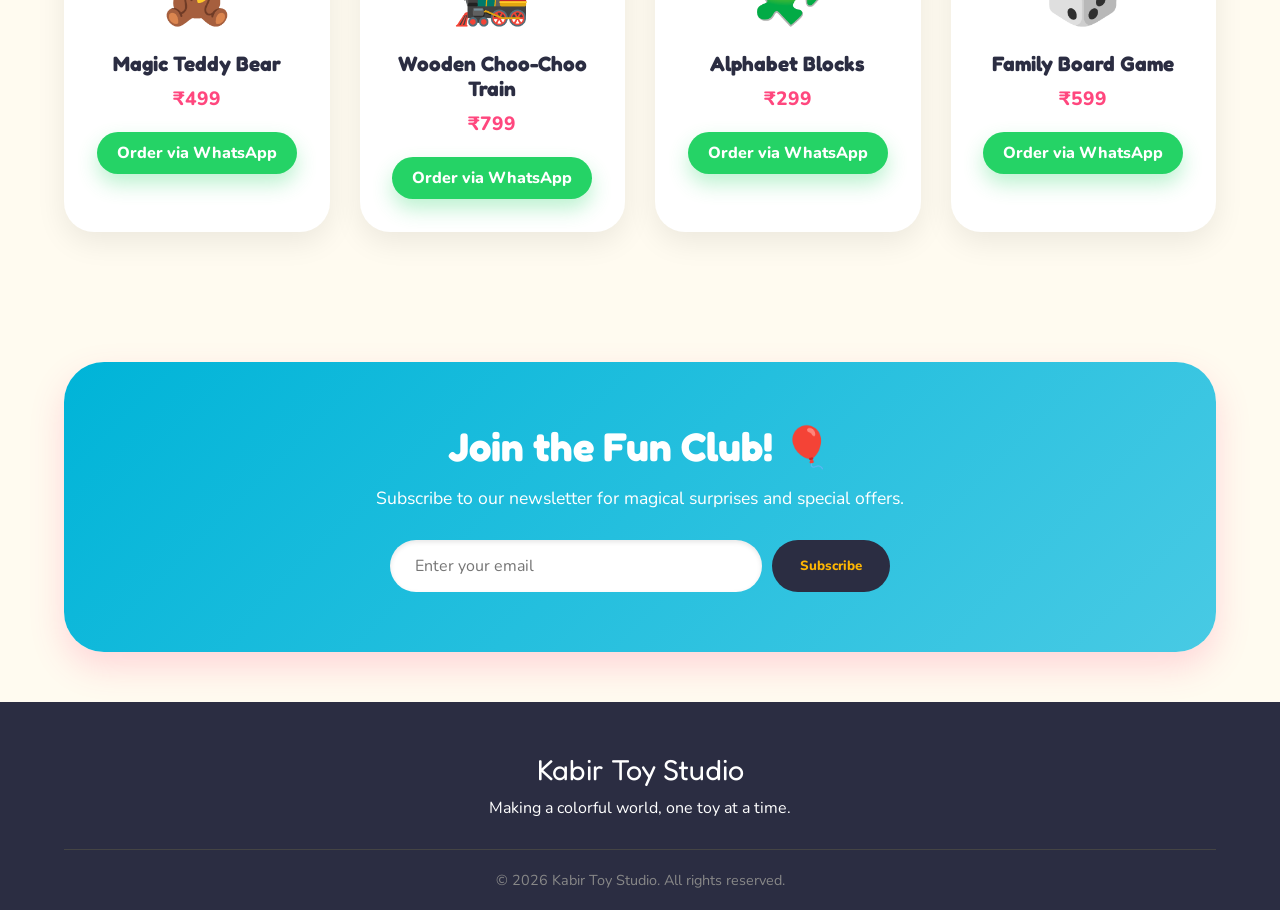
==== commit 38d15cae: "Email feature" ====
--- a/index.html
+++ b/index.html
@@ -29,7 +29,7 @@
                 <li><a href="#collections">Collections</a></li>
                 <li><a href="#products">Products</a></li>
                 <li><a href="#about">About</a></li>
-                <li><a href="contact.html" class="btn-primary">Customer Service</a></li>
+                <li><a href="#contact" class="btn-primary">Visit Us</a></li>
             </ul>
         </nav>
         <div class="hamburger">
@@ -142,9 +142,7 @@
 
     <!-- Floating Email Button -->
     <a href="mailto:busyharpreet24@gmail.com" class="floating-email">
-        <span class="email-icon">
-            <svg xmlns="http://www.w3.org/2000/svg" width="24" height="24" viewBox="0 0 24 24" fill="none" stroke="currentColor" stroke-width="2.5" stroke-linecap="round" stroke-linejoin="round"><path d="M4 4h16c1.1 0 2 .9 2 2v12c0 1.1-.9 2-2 2H4c-1.1 0-2-.9-2-2V6c0-1.1.9-2 2-2z"></path><polyline points="22,6 12,13 2,6"></polyline></svg>
-        </span>
+        <span class="email-icon">✉️</span>
         <span class="email-text">Email Us</span>
     </a>
 
--- a/style.css
+++ b/style.css
@@ -471,25 +471,16 @@
     background: var(--clr-accent);
     color: var(--clr-light);
     padding: 15px;
-    border-radius: 50px;
+    border-radius: 8px;
     display: flex;
     align-items: center;
     gap: 10px;
     box-shadow: 0 6px 0px #004b80;
     z-index: 1000;
-    transition: all 0.3s cubic-bezier(0.175, 0.885, 0.32, 1.275);
+    transition: all 0.2s ease;
     border: 3px solid var(--clr-text);
     text-decoration: none;
     overflow: hidden;
-    opacity: 0;
-    pointer-events: none;
-    transform: translateX(100%);
-}
-
-.floating-email.visible {
-    opacity: 1;
-    pointer-events: auto;
-    transform: translateX(0);
 }
 
 .floating-email:hover {
@@ -503,9 +494,7 @@
 }
 
 .email-icon {
-    display: flex;
-    align-items: center;
-    justify-content: center;
+    font-size: 1.8rem;
 }
 
 .email-text {
@@ -521,138 +510,6 @@
     max-width: 200px;
     opacity: 1;
     margin-right: 10px;
-}
-
-/* ====== CUSTOMER SERVICE PAGE ====== */
-.service-hero {
-    background: var(--clr-primary);
-    padding: 60px 5%;
-    text-align: center;
-    border-bottom: 4px solid var(--clr-text);
-}
-
-.service-hero-content h1 {
-    font-size: 3rem;
-    margin-bottom: 30px;
-    color: var(--clr-text);
-}
-
-.search-bar {
-    display: flex;
-    max-width: 600px;
-    margin: 0 auto;
-    border: 4px solid var(--clr-text);
-    border-radius: 4px;
-    overflow: hidden;
-    box-shadow: 0 6px 0px #d4ab00;
-}
-
-.search-bar input {
-    flex: 1;
-    padding: 15px 25px;
-    border: none;
-    font-size: 1.2rem;
-    font-family: 'Nunito', sans-serif;
-    outline: none;
-}
-
-.btn-search {
-    background: var(--clr-accent);
-    color: var(--clr-light);
-    border: none;
-    padding: 0 30px;
-    font-weight: 800;
-    font-size: 1.2rem;
-    cursor: pointer;
-    font-family: 'Fredoka One', cursive;
-    transition: background 0.2s ease;
-    border-left: 4px solid var(--clr-text);
-}
-
-.btn-search:hover {
-    background: #00538c;
-}
-
-.service-topics {
-    padding: 80px 5%;
-    text-align: center;
-}
-
-.service-topics h2 {
-    font-size: 2.5rem;
-    margin-bottom: 50px;
-}
-
-.service-card {
-    background: var(--clr-light);
-    border-radius: 4px;
-    padding: 40px 20px;
-    box-shadow: 0 6px 0px rgba(0,0,0,0.1);
-    border: 2px solid #e0e0e0;
-    transition: all 0.2s ease;
-    cursor: pointer;
-    text-align: center;
-}
-
-.service-card:hover {
-    transform: translateY(-5px);
-    box-shadow: 0 11px 0px rgba(0,0,0,0.15);
-    border-color: var(--clr-secondary);
-}
-
-.service-icon {
-    font-size: 3.5rem;
-    margin-bottom: 20px;
-}
-
-.service-card h3 {
-    font-size: 1.5rem;
-    margin-bottom: 15px;
-}
-
-.contact-methods {
-    padding: 60px 5% 80px;
-    background: #e8f5fb; /* Light blue */
-    text-align: center;
-    border-top: 4px solid var(--clr-text);
-}
-
-.contact-methods h2 {
-    font-size: 2.5rem;
-    margin-bottom: 40px;
-}
-
-.contact-options-wrapper {
-    display: flex;
-    justify-content: center;
-    gap: 40px;
-    flex-wrap: wrap;
-}
-
-.contact-box {
-    background: var(--clr-light);
-    border: 4px solid var(--clr-text);
-    border-radius: 4px;
-    padding: 40px;
-    max-width: 350px;
-    flex: 1;
-    min-width: 280px;
-    box-shadow: 6px 6px 0px var(--clr-accent);
-}
-
-.contact-box .contact-icon {
-    font-size: 3rem;
-    margin-bottom: 20px;
-}
-
-.contact-box h3 {
-    font-size: 1.8rem;
-    margin-bottom: 10px;
-}
-
-.contact-box p {
-    margin-bottom: 30px;
-    color: #555;
 }
 
 /* ====== RESPONSIVE ====== */
@@ -697,21 +554,6 @@
     .floating-email {
         bottom: 20px;
         right: 20px;
-        padding: 12px;
-    }
-    .search-bar {
-        flex-direction: column;
-        border: none;
-        box-shadow: none;
-        gap: 10px;
-    }
-    .search-bar input, .btn-search {
-        border: 4px solid var(--clr-text);
-        border-radius: 4px;
-        padding: 15px;
-    }
-    .contact-options-wrapper {
-        flex-direction: column;
-        align-items: center;
-    }
-}
+        padding: 10px;
+    }
+}
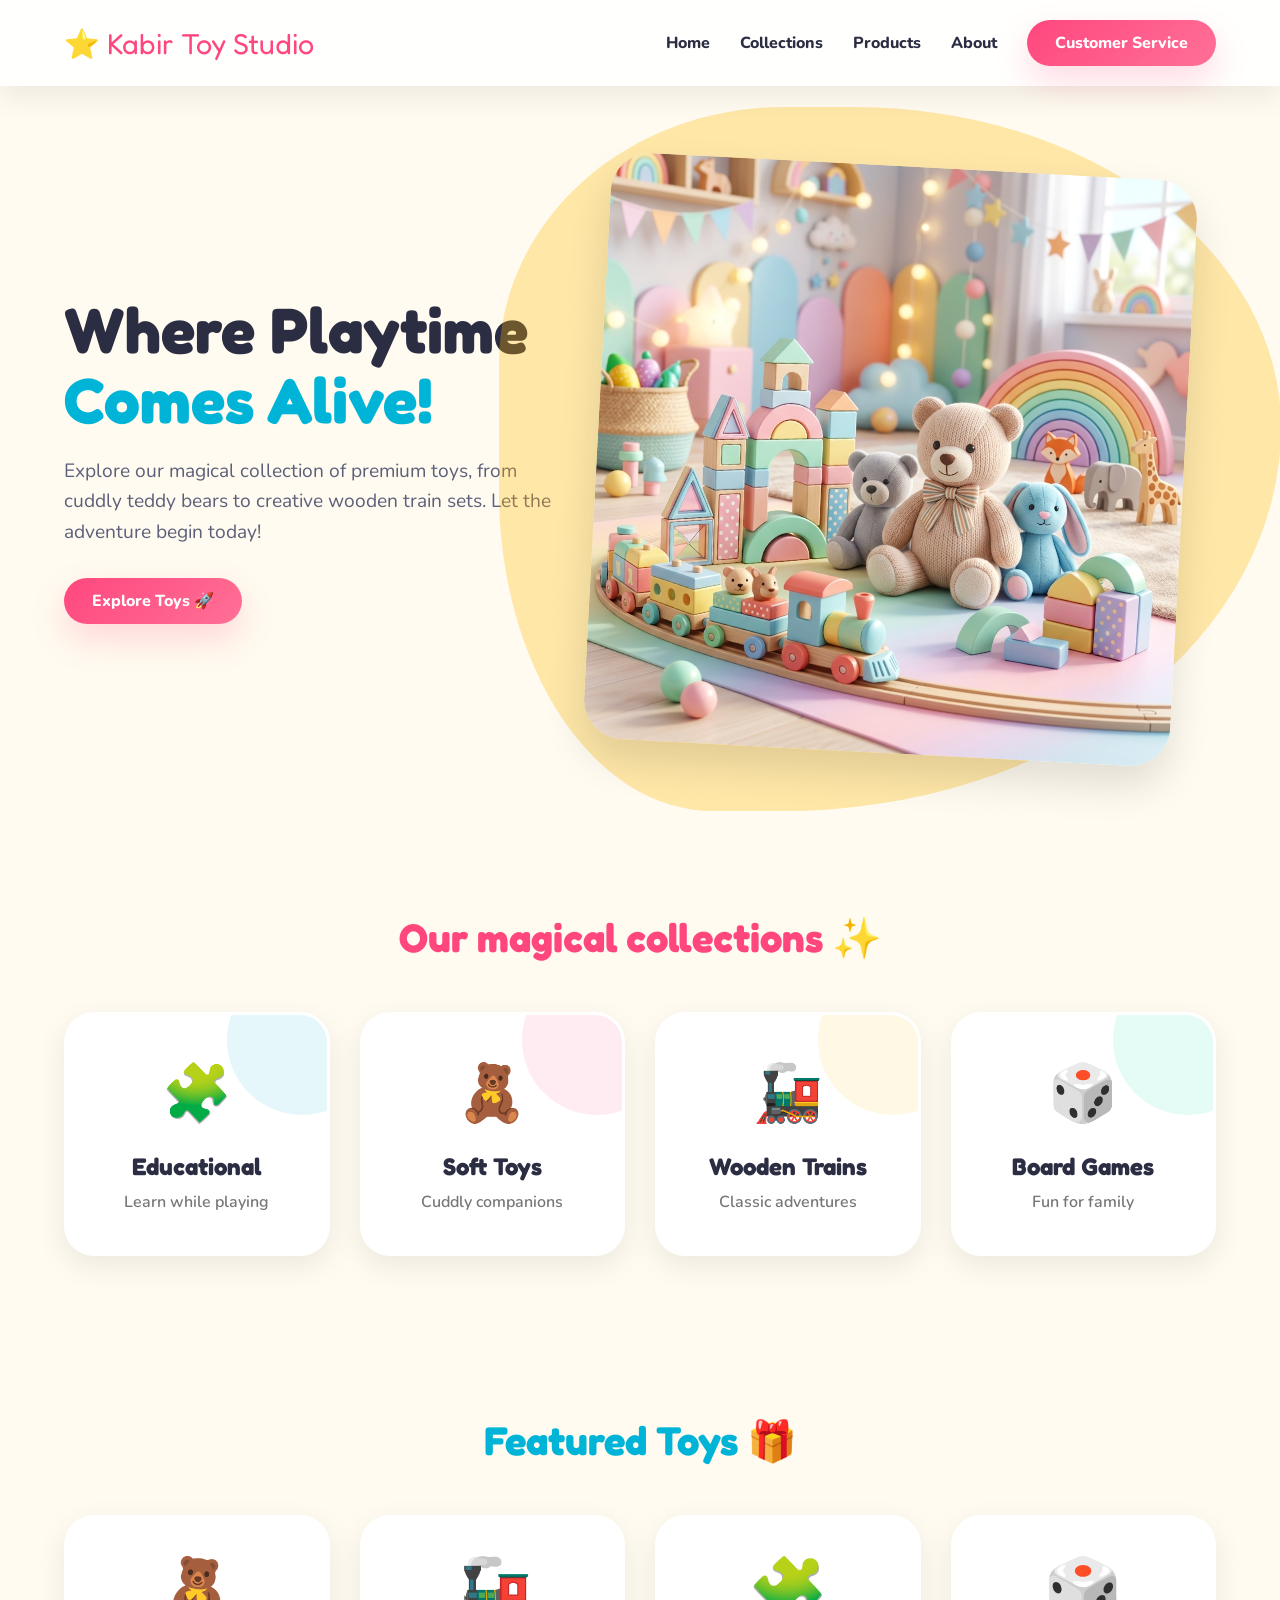
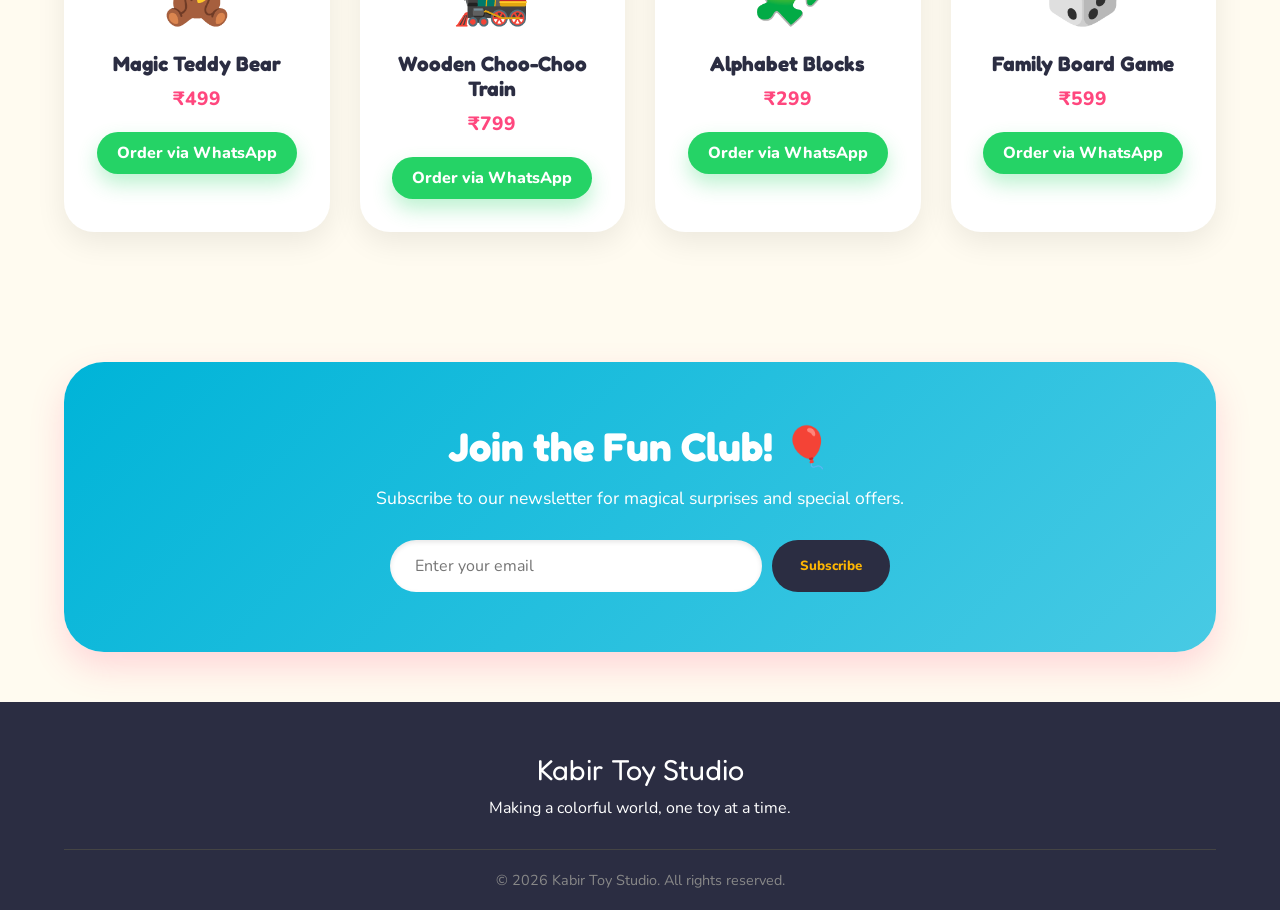
==== commit 916def49: "Merge branch 'main' of https://github.com/kabir2403/kabir-and-co-toys" ====
--- a/index.html
+++ b/index.html
@@ -29,7 +29,7 @@
                 <li><a href="#collections">Collections</a></li>
                 <li><a href="#products">Products</a></li>
                 <li><a href="#about">About</a></li>
-                <li><a href="#contact" class="btn-primary">Visit Us</a></li>
+                <li><a href="contact.html" class="btn-primary">Customer Service</a></li>
             </ul>
         </nav>
         <div class="hamburger">
@@ -142,7 +142,13 @@
 
     <!-- Floating Email Button -->
     <a href="mailto:busyharpreet24@gmail.com" class="floating-email">
-        <span class="email-icon">✉️</span>
+        <span class="email-icon">
+            <svg xmlns="http://www.w3.org/2000/svg" width="24" height="24" viewBox="0 0 24 24" fill="none"
+                stroke="currentColor" stroke-width="2.5" stroke-linecap="round" stroke-linejoin="round">
+                <path d="M4 4h16c1.1 0 2 .9 2 2v12c0 1.1-.9 2-2 2H4c-1.1 0-2-.9-2-2V6c0-1.1.9-2 2-2z"></path>
+                <polyline points="22,6 12,13 2,6"></polyline>
+            </svg>
+        </span>
         <span class="email-text">Email Us</span>
     </a>
 
--- a/style.css
+++ b/style.css
@@ -2,17 +2,21 @@
 :root {
     /* Playful Colors */
     --clr-bg: #fffbf0;
-    --clr-primary: #ff477e; /* Pink-red */
-    --clr-secondary: #00b4d8; /* Bright blue */
-    --clr-accent: #ffb703; /* Cheerful yellow */
-    --clr-green: #06d6a0; /* Mint green */
+    --clr-primary: #ff477e;
+    /* Pink-red */
+    --clr-secondary: #00b4d8;
+    /* Bright blue */
+    --clr-accent: #ffb703;
+    /* Cheerful yellow */
+    --clr-green: #06d6a0;
+    /* Mint green */
     --clr-text: #2b2d42;
     --clr-light: #ffffff;
-    
+
     /* Gradients */
     --grad-primary: linear-gradient(135deg, #ff477e, #ff7096);
     --grad-secondary: linear-gradient(135deg, #00b4d8, #48cae4);
-    
+
     /* Shadows */
     --shadow-soft: 0 10px 30px rgba(0, 0, 0, 0.08);
     --shadow-pop: 0 15px 35px rgba(255, 71, 126, 0.2);
@@ -37,7 +41,10 @@
     overflow-x: hidden;
 }
 
-h1, h2, h3, h4 {
+h1,
+h2,
+h3,
+h4 {
     font-family: 'Fredoka One', cursive;
     color: var(--clr-text);
 }
@@ -92,8 +99,15 @@
 }
 
 @keyframes bounce {
-    0%, 100% { transform: translateY(0); }
-    50% { transform: translateY(-10px); }
+
+    0%,
+    100% {
+        transform: translateY(0);
+    }
+
+    50% {
+        transform: translateY(-10px);
+    }
 }
 
 /* ====== NAVBAR ====== */
@@ -126,7 +140,9 @@
 }
 
 @keyframes spin {
-    100% { transform: rotate(360deg); }
+    100% {
+        transform: rotate(360deg);
+    }
 }
 
 .nav-links {
@@ -227,9 +243,19 @@
 }
 
 @keyframes morph {
-    0%, 100% { border-radius: 40% 60% 70% 30% / 40% 50% 60% 50%; }
-    34% { border-radius: 70% 30% 50% 50% / 30% 30% 70% 70%; }
-    67% { border-radius: 100% 60% 60% 100% / 100% 100% 60% 60%; }
+
+    0%,
+    100% {
+        border-radius: 40% 60% 70% 30% / 40% 50% 60% 50%;
+    }
+
+    34% {
+        border-radius: 70% 30% 50% 50% / 30% 30% 70% 70%;
+    }
+
+    67% {
+        border-radius: 100% 60% 60% 100% / 100% 100% 60% 60%;
+    }
 }
 
 /* ====== COLLECTIONS ====== */
@@ -267,10 +293,21 @@
     box-shadow: var(--shadow-hover);
 }
 
-.color-blue:hover { border-color: var(--clr-secondary); }
-.color-pink:hover { border-color: var(--clr-primary); }
-.color-yellow:hover { border-color: var(--clr-accent); }
-.color-green:hover { border-color: var(--clr-green); }
+.color-blue:hover {
+    border-color: var(--clr-secondary);
+}
+
+.color-pink:hover {
+    border-color: var(--clr-primary);
+}
+
+.color-yellow:hover {
+    border-color: var(--clr-accent);
+}
+
+.color-green:hover {
+    border-color: var(--clr-green);
+}
 
 .emoji {
     font-size: 3.5rem;
@@ -305,10 +342,21 @@
     transition: transform 0.4s ease;
 }
 
-.color-blue .bubble { background: var(--clr-secondary); }
-.color-pink .bubble { background: var(--clr-primary); }
-.color-yellow .bubble { background: var(--clr-accent); }
-.color-green .bubble { background: var(--clr-green); }
+.color-blue .bubble {
+    background: var(--clr-secondary);
+}
+
+.color-pink .bubble {
+    background: var(--clr-primary);
+}
+
+.color-yellow .bubble {
+    background: var(--clr-accent);
+}
+
+.color-green .bubble {
+    background: var(--clr-green);
+}
 
 .category-card:hover .bubble {
     transform: scale(3);
@@ -423,7 +471,7 @@
     font-size: 1rem;
     font-family: 'Nunito', sans-serif;
     outline: none;
-    box-shadow: inset 0 2px 5px rgba(0,0,0,0.1);
+    box-shadow: inset 0 2px 5px rgba(0, 0, 0, 0.1);
 }
 
 .hidden-message {
@@ -435,8 +483,15 @@
 }
 
 @keyframes popIn {
-    0% { transform: scale(0.8); opacity: 0; }
-    100% { transform: scale(1); opacity: 1; }
+    0% {
+        transform: scale(0.8);
+        opacity: 0;
+    }
+
+    100% {
+        transform: scale(1);
+        opacity: 1;
+    }
 }
 
 /* ====== FOOTER ====== */
@@ -471,16 +526,25 @@
     background: var(--clr-accent);
     color: var(--clr-light);
     padding: 15px;
-    border-radius: 8px;
+    border-radius: 50px;
     display: flex;
     align-items: center;
     gap: 10px;
     box-shadow: 0 6px 0px #004b80;
     z-index: 1000;
-    transition: all 0.2s ease;
+    transition: all 0.3s cubic-bezier(0.175, 0.885, 0.32, 1.275);
     border: 3px solid var(--clr-text);
     text-decoration: none;
     overflow: hidden;
+    opacity: 0;
+    pointer-events: none;
+    transform: translateX(100%);
+}
+
+.floating-email.visible {
+    opacity: 1;
+    pointer-events: auto;
+    transform: translateX(0);
 }
 
 .floating-email:hover {
@@ -494,7 +558,9 @@
 }
 
 .email-icon {
-    font-size: 1.8rem;
+    display: flex;
+    align-items: center;
+    justify-content: center;
 }
 
 .email-text {
@@ -510,6 +576,139 @@
     max-width: 200px;
     opacity: 1;
     margin-right: 10px;
+}
+
+/* ====== CUSTOMER SERVICE PAGE ====== */
+.service-hero {
+    background: var(--clr-primary);
+    padding: 60px 5%;
+    text-align: center;
+    border-bottom: 4px solid var(--clr-text);
+}
+
+.service-hero-content h1 {
+    font-size: 3rem;
+    margin-bottom: 30px;
+    color: var(--clr-text);
+}
+
+.search-bar {
+    display: flex;
+    max-width: 600px;
+    margin: 0 auto;
+    border: 4px solid var(--clr-text);
+    border-radius: 4px;
+    overflow: hidden;
+    box-shadow: 0 6px 0px #d4ab00;
+}
+
+.search-bar input {
+    flex: 1;
+    padding: 15px 25px;
+    border: none;
+    font-size: 1.2rem;
+    font-family: 'Nunito', sans-serif;
+    outline: none;
+}
+
+.btn-search {
+    background: var(--clr-accent);
+    color: var(--clr-light);
+    border: none;
+    padding: 0 30px;
+    font-weight: 800;
+    font-size: 1.2rem;
+    cursor: pointer;
+    font-family: 'Fredoka One', cursive;
+    transition: background 0.2s ease;
+    border-left: 4px solid var(--clr-text);
+}
+
+.btn-search:hover {
+    background: #00538c;
+}
+
+.service-topics {
+    padding: 80px 5%;
+    text-align: center;
+}
+
+.service-topics h2 {
+    font-size: 2.5rem;
+    margin-bottom: 50px;
+}
+
+.service-card {
+    background: var(--clr-light);
+    border-radius: 4px;
+    padding: 40px 20px;
+    box-shadow: 0 6px 0px rgba(0, 0, 0, 0.1);
+    border: 2px solid #e0e0e0;
+    transition: all 0.2s ease;
+    cursor: pointer;
+    text-align: center;
+}
+
+.service-card:hover {
+    transform: translateY(-5px);
+    box-shadow: 0 11px 0px rgba(0, 0, 0, 0.15);
+    border-color: var(--clr-secondary);
+}
+
+.service-icon {
+    font-size: 3.5rem;
+    margin-bottom: 20px;
+}
+
+.service-card h3 {
+    font-size: 1.5rem;
+    margin-bottom: 15px;
+}
+
+.contact-methods {
+    padding: 60px 5% 80px;
+    background: #e8f5fb;
+    /* Light blue */
+    text-align: center;
+    border-top: 4px solid var(--clr-text);
+}
+
+.contact-methods h2 {
+    font-size: 2.5rem;
+    margin-bottom: 40px;
+}
+
+.contact-options-wrapper {
+    display: flex;
+    justify-content: center;
+    gap: 40px;
+    flex-wrap: wrap;
+}
+
+.contact-box {
+    background: var(--clr-light);
+    border: 4px solid var(--clr-text);
+    border-radius: 4px;
+    padding: 40px;
+    max-width: 350px;
+    flex: 1;
+    min-width: 280px;
+    box-shadow: 6px 6px 0px var(--clr-accent);
+}
+
+.contact-box .contact-icon {
+    font-size: 3rem;
+    margin-bottom: 20px;
+}
+
+.contact-box h3 {
+    font-size: 1.8rem;
+    margin-bottom: 10px;
+}
+
+.contact-box p {
+    margin-bottom: 30px;
+    color: #555;
 }
 
 /* ====== RESPONSIVE ====== */
@@ -523,37 +722,64 @@
         width: 100%;
         background: rgba(255, 255, 255, 0.95);
         padding: 20px 0;
-        box-shadow: 0 10px 20px rgba(0,0,0,0.1);
-    }
+        box-shadow: 0 10px 20px rgba(0, 0, 0, 0.1);
+    }
+
     .nav-links.active {
         display: flex;
     }
+
     .hamburger {
         display: block;
     }
+
     .hero {
         flex-direction: column;
         text-align: center;
         padding-top: 40px;
     }
+
     .hero-content h1 {
         font-size: 3rem;
     }
+
     .hero-content {
         margin-bottom: 40px;
     }
+
     .subscribe-form {
         flex-direction: column;
     }
+
     .floating-email .email-text {
         max-width: 200px;
         opacity: 1;
         margin-right: 10px;
         font-size: 1rem;
     }
+
     .floating-email {
         bottom: 20px;
         right: 20px;
-        padding: 10px;
-    }
-}
+        padding: 12px;
+    }
+
+    .search-bar {
+        flex-direction: column;
+        border: none;
+        box-shadow: none;
+        gap: 10px;
+    }
+
+    .search-bar input,
+    .btn-search {
+        border: 4px solid var(--clr-text);
+        border-radius: 4px;
+        padding: 15px;
+    }
+
+    .contact-options-wrapper {
+        flex-direction: column;
+        align-items: center;
+    }
+}
